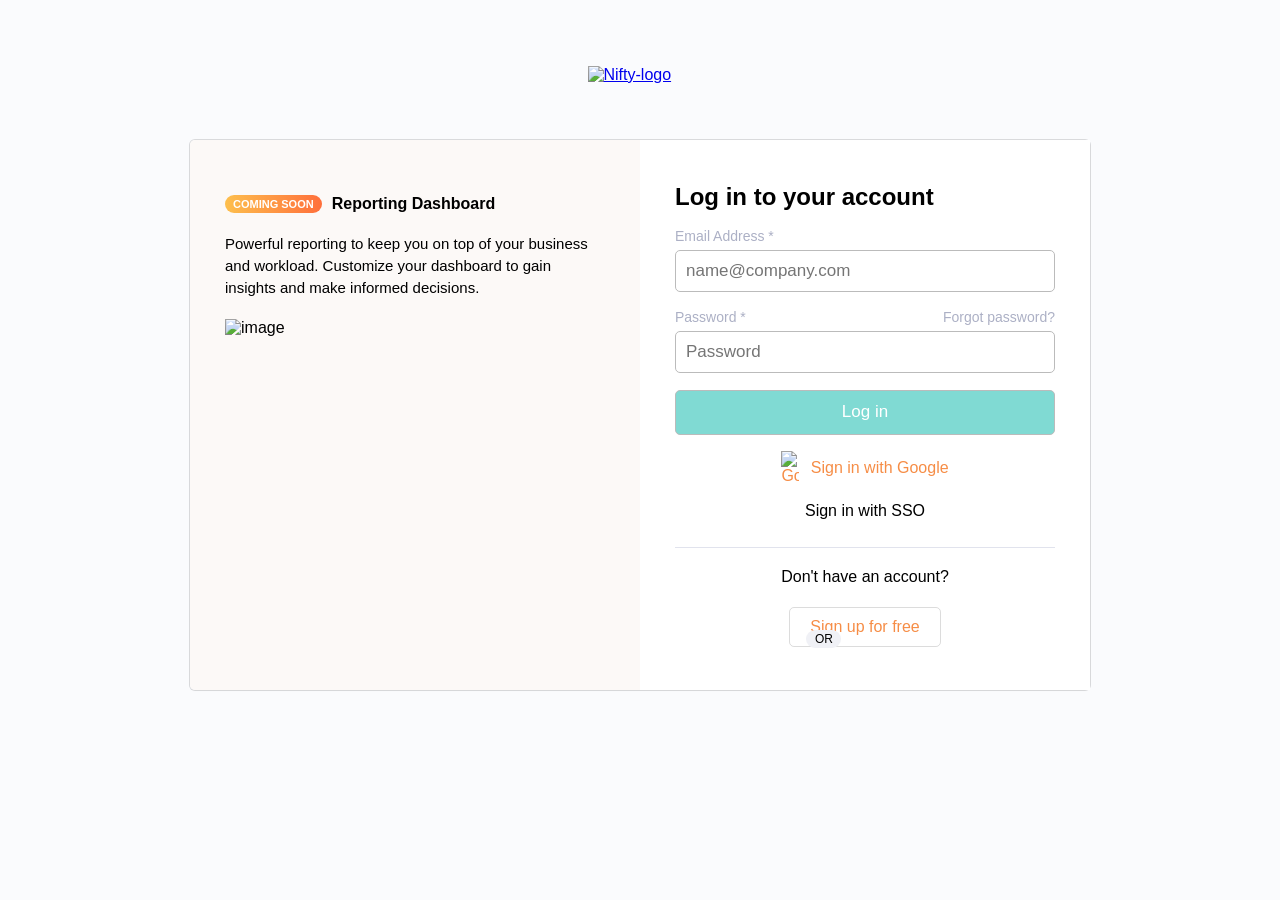
==== login.html @ d0282a66 "day-2 some task complete" ====
<!DOCTYPE html>
<html lang="en">

<head>
    <meta charset="UTF-8">
    <meta http-equiv="X-UA-Compatible" content="IE=edge">
    <meta name="viewport" content="width=device-width, initial-scale=1.0">
    <link rel="shortcut icon" href="https://niftypm.com/_nuxt/img/nifty-logo-compact.ab551d5.svg" type="image/x-icon">
    <title>Login | Nifty</title>
    <link rel="stylesheet" href="styles.css/login.css">
</head>

<body>
    <a href="index.html"><img src="https://niftypm.com/_nuxt/img/nifty-logo.eab2f7a.svg" alt="Nifty-logo"></a>
    <div id="main">
        <div>
            <div>
                <p><span>COMING SOON</span> Reporting Dashboard</p>
            </div>
            <div>
                <p>Powerful reporting to keep you on top of your business and workload. Customize your dashboard to gain
                    insights and make informed decisions.</p>
            </div>
            <div>
                <img src="https://nifty.pm/static/media/main.9818dcc508e7ef1f7d96.png" alt="image">
            </div>
        </div>
        <div>
            <form>
                <h2>Log in to your account</h2>
                <label>Email Address *</label>
                <input type="email" placeholder="name@company.com">
                <div>
                    <label>Password *</label>
                    <label>Forgot password?</label>
                </div>
                <input type="pasword" placeholder="Password">
                <input type="submit" value="Log in">
                <a href="https://api.niftypm.com/auth/google?state=">
                    <img src="https://sso.masaischool.com/google.svg" alt="Google_logo">
                    <p>Sign in with Google</p>
                </a>
                <p>Sign in with SSO</p>
                <hr size="1" color="#e1e3ed">
                <p>OR</p>
                <p>Don't have an account?</p>
                <div>
                    <p>Sign up for free</p>
                </div>
            </form>
        </div>
    </div>
</body>

</html>
---- styles.css/login.css ----
*{
    margin: 0;
    padding: 0;
    box-sizing: border-box;
    font-family: SFProDisplayCustom, "SF Pro Text", "Helvetica Neue", Helvetica, Arial, sans-serif;;
}

body{
    background-color: #fafbfd;
    background-image: url("https://nifty.pm/static/media/waves-large@2x.0f45956af565d8c3dea9.png");
    background-size: cover;
}

body>a{
    display: block;
    margin: 50px auto;
    height: 50px;
    width: 105px;
    display: flex;
    justify-content: center;
    align-items: center;
}

body>a>img{
    width: 100%;
}

#main{
    box-shadow: rgba(0, 0, 0, 0.02) 0px 1px 3px 0px, rgba(27, 31, 35, 0.15) 0px 0px 0px 1px;
    margin: -10px auto;
    height: 550px;
    width: 900px;
    display: flex;
    border-radius: 5px;
}

#main>div{
    height: 100%;
    width: 50%;
    padding: 35px;
}

#main>div:first-child{
    background-color: #fcf9f7;
    border-radius: 5px 0px 0px 5px;
}

#main>div:first-child>div:first-child>p{
    margin: 20px 0px;
    display: flex;
    align-items: center;
    font-weight: bold;
}

#main>div:first-child>div:first-child>p>span{
    background-image: linear-gradient(to right, rgb(253, 191, 77), rgb(255, 111, 59));
    border: none;
    border-radius: 16px;
    padding: 3px 8px;
    font-weight: 600;
    font-size: 11px;
    color: white;
    margin-right: 10px;
}

#main>div:first-child>div:nth-child(2){
    line-height: 22px;
    margin: 20px 0px;
    font-size: 15px;
}

#main>div:first-child>div:last-child>img{
    width: 100%;
}

#main>div:last-child{
    background-color: white;
}

form{
    display: flex;
    flex-direction: column;
    justify-content: space-around;
    height: inherit;
}

form>input{
    font-size: 17px;
    padding: 10px;
    outline: none;
    color: #c3c6da;
    border-radius: 5px;
    border: 1px solid rgb(187, 187, 187);
}

form label{
    margin-bottom: -10px;
    font-size: 14px;
    color: #acb0c5;
}

form>div:nth-child(4){
    display: flex;
    justify-content: space-between;
}

form>input[type="submit"]{
    height: 45px;
    background-color: #80dad3;
    color: white;
}

form>input[type="submit"]+a{
    display: flex;
    justify-content: space-evenly;
    align-items: center;
    width: 50%;
    margin-inline: auto;
    color: #f68d46;
    text-decoration: none;
}

form>input[type="submit"]+a>img{
    width: 18px;
}

form>input[type="submit"]+a:hover,
a+p:hover{
    text-decoration: underline;
    cursor: pointer;
}

a+p{
    text-align: center;
    margin-bottom: 10px;
}

hr+p{
    font-size: 12px;
    background-color: #f0f1f6;
    width: 35px;
    text-align: center;
    padding: 2px 6px;
    border-radius: 16px;
    position: absolute;
    top: 70%;
    left: 63%;
}

hr+p+p,
hr+p+p+div{
    margin-top: 4px;
    text-align: center;
}

hr+p+p+div{
    padding: 10px 20px;
    border: 1px solid rgba(173, 173, 173, 0.419);
    border-radius: 5px;
    margin-inline: auto;
    color: #f68d46;
    cursor: pointer;
}

hr+p+p+div:hover{
    color: #80dad3;
    border: 1px solid rgba(128, 128, 128, 0.593);
}

/* small screen */
@media all and (min-width: 50px) and (max-width: 1024px){
    #main{
        width: 90%;
    }

    hr+p{
        display: none;
    }
}
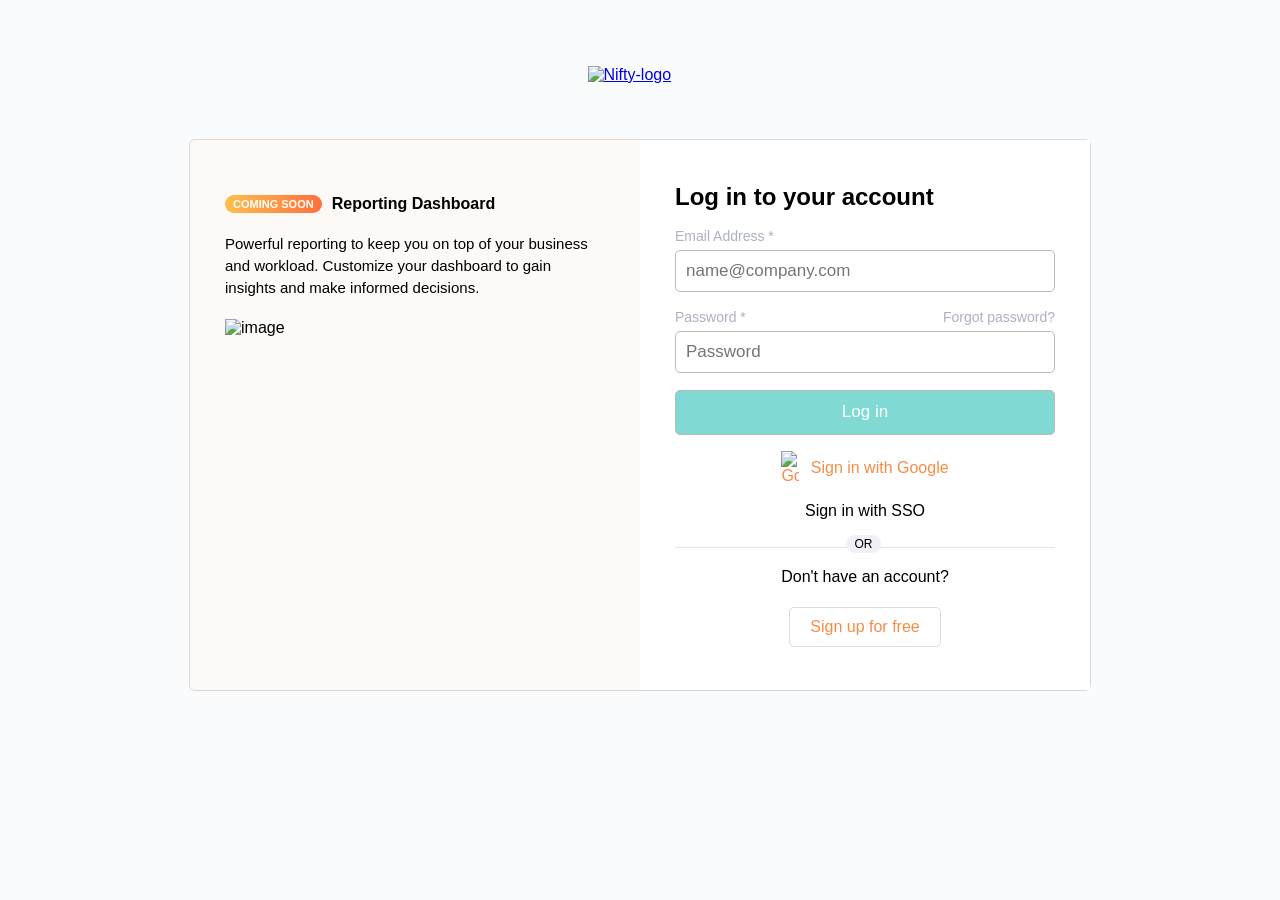
==== commit 56ecdd4e: "day 4 milstone acomplished" ====
--- a/login.html
+++ b/login.html
@@ -7,7 +7,7 @@
     <meta name="viewport" content="width=device-width, initial-scale=1.0">
     <link rel="shortcut icon" href="https://niftypm.com/_nuxt/img/nifty-logo-compact.ab551d5.svg" type="image/x-icon">
     <title>Login | Nifty</title>
-    <link rel="stylesheet" href="styles.css/login.css">
+    <link rel="stylesheet" href="styles/login.css">
 </head>
 
 <body>
@@ -26,15 +26,15 @@
             </div>
         </div>
         <div>
-            <form>
+            <form id="sign_in">
                 <h2>Log in to your account</h2>
                 <label>Email Address *</label>
-                <input type="email" placeholder="name@company.com">
+                <input id="mail" type="email" placeholder="name@company.com">
                 <div>
                     <label>Password *</label>
                     <label>Forgot password?</label>
                 </div>
-                <input type="pasword" placeholder="Password">
+                <input id="pwd" type="password" placeholder="Password">
                 <input type="submit" value="Log in">
                 <a href="https://api.niftypm.com/auth/google?state=">
                     <img src="https://sso.masaischool.com/google.svg" alt="Google_logo">
@@ -52,4 +52,33 @@
     </div>
 </body>
 
-</html>+</html>
+
+<script>
+    let signInForm = document.querySelector("#sign_in");
+    signInForm.addEventListener("submit", getSignInData);
+    let users = JSON.parse(localStorage.getItem("usersLS")) || [];
+
+    function getSignInData(event) {
+        event.preventDefault();
+
+        let dataMatched = false;
+
+        //checking user exists or not
+        users.forEach(function (el) {
+            if (el.email == signInForm.mail.value && el.password == signInForm.pwd.value) {
+                alert("Sign-in Successfully! 🙏 welcome");
+                dataMatched = true;
+                window.location.href = "index.html"
+                return;
+            }
+        })
+
+        //if user not exists then can't sign-in;
+        if (!dataMatched) alert("Wrong credentials!");
+
+
+        signInForm.mail.value = "";
+        signInForm.pwd.value = "";
+    }
+</script>
--- a/styles/login.css
+++ b/styles/login.css
@@ -0,0 +1,180 @@
+*{
+    margin: 0;
+    padding: 0;
+    box-sizing: border-box;
+    font-family: SFProDisplayCustom, "SF Pro Text", "Helvetica Neue", Helvetica, Arial, sans-serif;;
+}
+
+body{
+    background-color: #fafbfd;
+    background-image: url("https://nifty.pm/static/media/waves-large@2x.0f45956af565d8c3dea9.png");
+    background-size: cover;
+}
+
+body>a{
+    display: block;
+    margin: 50px auto;
+    height: 50px;
+    width: 105px;
+    display: flex;
+    justify-content: center;
+    align-items: center;
+}
+
+body>a>img{
+    width: 100%;
+}
+
+#main{
+    box-shadow: rgba(0, 0, 0, 0.02) 0px 1px 3px 0px, rgba(27, 31, 35, 0.15) 0px 0px 0px 1px;
+    margin: -10px auto;
+    height: 550px;
+    width: 900px;
+    display: flex;
+    border-radius: 5px;
+}
+
+#main>div{
+    height: 100%;
+    width: 50%;
+    padding: 35px;
+}
+
+#main>div:first-child{
+    background-color: #fcf9f7;
+    border-radius: 5px 0px 0px 5px;
+}
+
+#main>div:first-child>div:first-child>p{
+    margin: 20px 0px;
+    display: flex;
+    align-items: center;
+    font-weight: bold;
+}
+
+#main>div:first-child>div:first-child>p>span{
+    background-image: linear-gradient(to right, rgb(253, 191, 77), rgb(255, 111, 59));
+    border: none;
+    border-radius: 16px;
+    padding: 3px 8px;
+    font-weight: 600;
+    font-size: 11px;
+    color: white;
+    margin-right: 10px;
+}
+
+#main>div:first-child>div:nth-child(2){
+    line-height: 22px;
+    margin: 20px 0px;
+    font-size: 15px;
+}
+
+#main>div:first-child>div:last-child>img{
+    width: 100%;
+}
+
+#main>div:last-child{
+    background-color: white;
+}
+
+form{
+    display: flex;
+    flex-direction: column;
+    justify-content: space-around;
+    height: inherit;
+    position: relative;
+}
+
+form>input{
+    font-size: 17px;
+    padding: 10px;
+    outline: none;
+    color: #c3c6da;
+    border-radius: 5px;
+    border: 1px solid rgb(187, 187, 187);
+}
+
+form label{
+    margin-bottom: -10px;
+    font-size: 14px;
+    color: #acb0c5;
+}
+
+form>div:nth-child(4){
+    display: flex;
+    justify-content: space-between;
+}
+
+form>input[type="submit"]{
+    height: 45px;
+    background-color: #80dad3;
+    color: white;
+}
+
+form>input[type="submit"]+a{
+    display: flex;
+    justify-content: space-evenly;
+    align-items: center;
+    width: 50%;
+    margin-inline: auto;
+    color: #f68d46;
+    text-decoration: none;
+}
+
+form>input[type="submit"]+a>img{
+    width: 18px;
+}
+
+form>input[type="submit"]+a:hover,
+a+p:hover{
+    text-decoration: underline;
+    cursor: pointer;
+}
+
+a+p{
+    text-align: center;
+    margin-bottom: 10px;
+}
+
+hr+p{
+    font-size: 12px;
+    background-color: #f0f1f6;
+    width: 35px;
+    text-align: center;
+    padding: 2px 6px;
+    border-radius: 16px;
+    position: absolute;
+    top: 75%;
+    left: 45%;
+}
+
+hr+p+p,
+hr+p+p+div{
+    margin-top: 4px;
+    text-align: center;
+}
+
+hr+p+p+div{
+    padding: 10px 20px;
+    border: 1px solid rgba(173, 173, 173, 0.419);
+    border-radius: 5px;
+    margin-inline: auto;
+    color: #f68d46;
+    cursor: pointer;
+}
+
+hr+p+p+div:hover{
+    color: #80dad3;
+    border: 1px solid rgba(128, 128, 128, 0.593);
+}
+
+/* small screen */
+@media all and (min-width: 50px) and (max-width: 1024px){
+    #main{
+        width: 90%;
+    }
+
+    hr+p{
+        display: none;
+    }
+}
